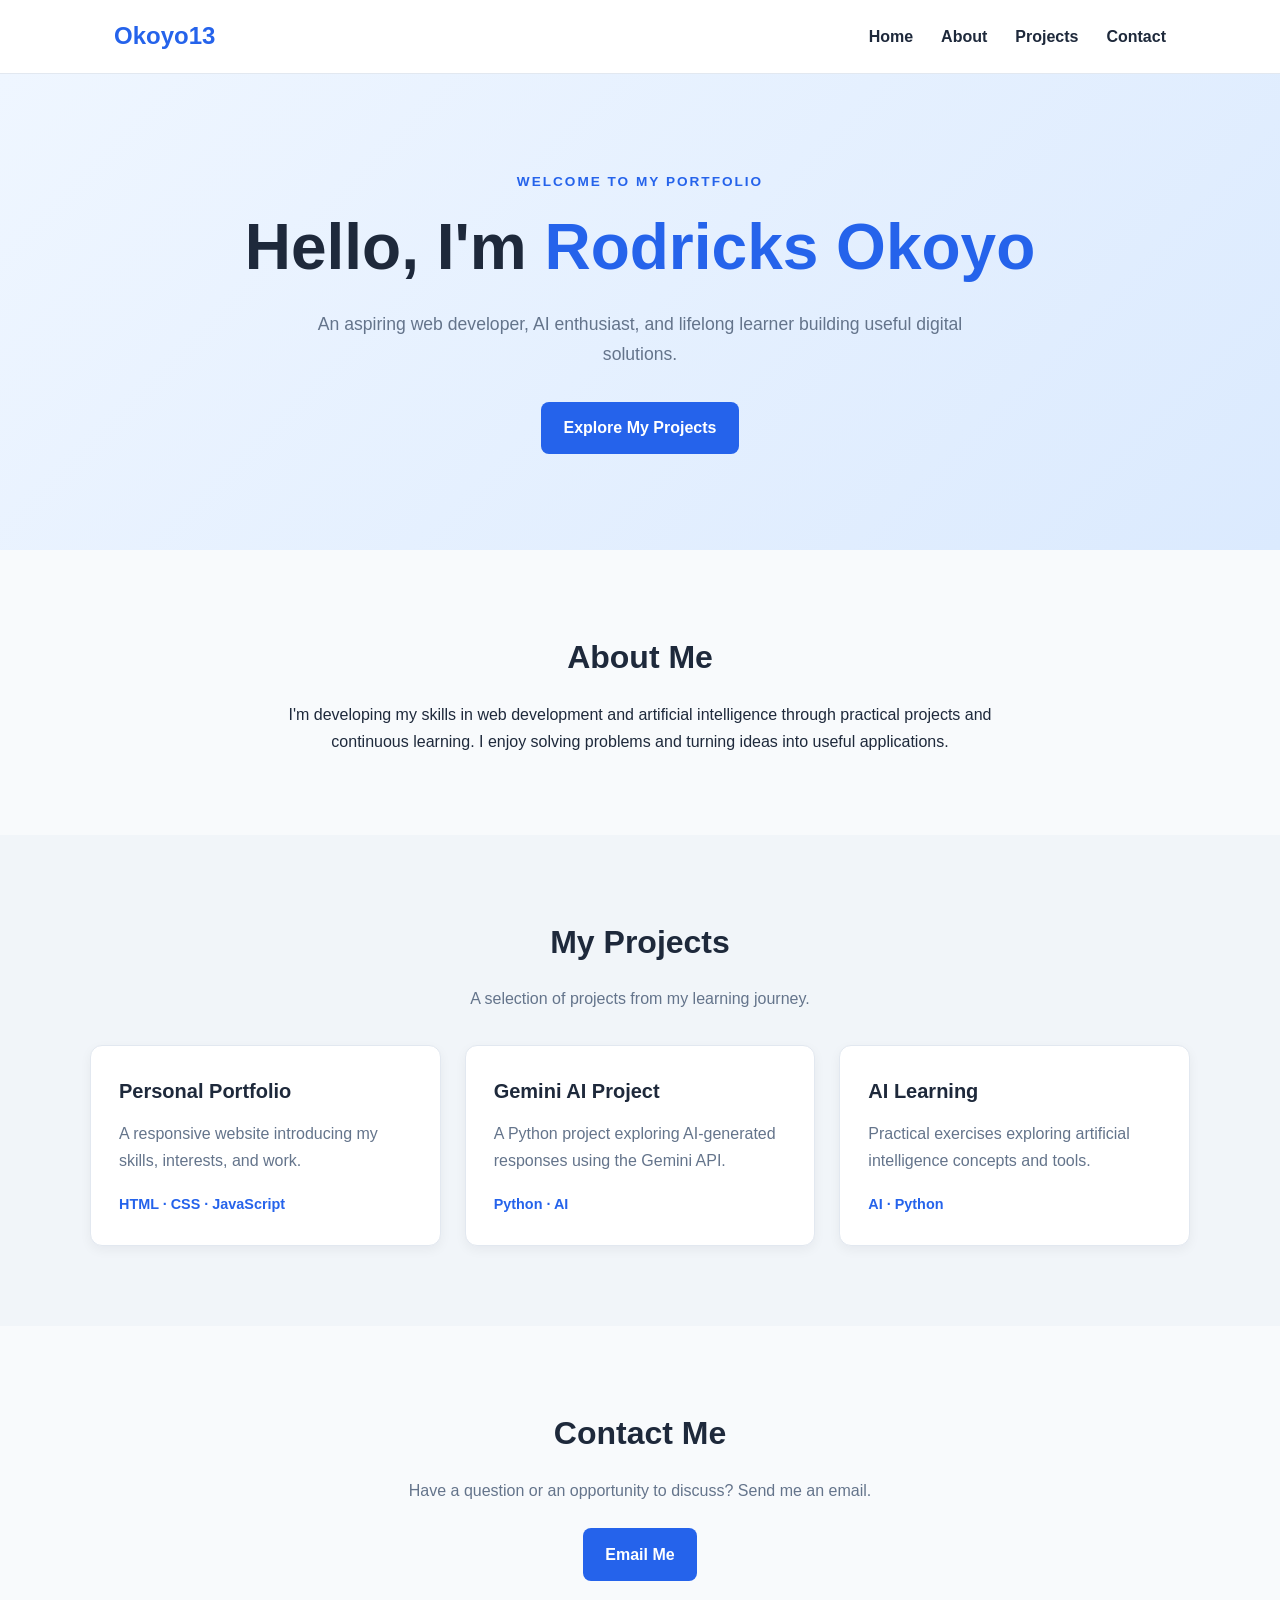
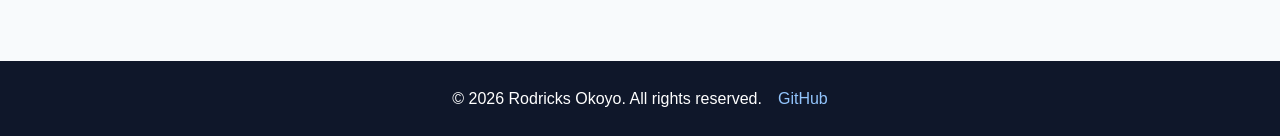
==== src/index.html @ c4d3104f "Complete portfolio website and documentation" ====
﻿<!DOCTYPE html>
<html lang="en">
<head>
    <meta charset="UTF-8">
    <meta name="viewport" content="width=device-width, initial-scale=1.0">
    <meta name="description" content="Personal portfolio of Rodricks Okoyo, web developer and AI enthusiast.">
    <title>Rodricks Okoyo | Portfolio</title>
    <link rel="stylesheet" href="css/style.css">
    <script src="js/script.js" defer></script>
</head>
<body>
    <header>
        <nav class="navbar" aria-label="Main navigation">
            <a class="logo" href="#home">Okoyo13</a>
            <button class="menu-toggle" id="menu-toggle" aria-label="Toggle navigation" aria-expanded="false">
                ☰
            </button>
            <ul class="nav-links" id="nav-links">
                <li><a href="#home">Home</a></li>
                <li><a href="#about">About</a></li>
                <li><a href="#projects">Projects</a></li>
                <li><a href="#contact">Contact</a></li>
            </ul>
        </nav>
    </header>

    <main>
        <section class="hero" id="home">
            <p class="eyebrow">WELCOME TO MY PORTFOLIO</p>
            <h1>Hello, I'm <span>Rodricks Okoyo</span></h1>
            <p class="hero-description">
                An aspiring web developer, AI enthusiast, and lifelong learner
                building useful digital solutions.
            </p>
            <a class="button" href="#projects">Explore My Projects</a>
        </section>

        <section class="section" id="about">
            <h2>About Me</h2>
            <p>
                I'm developing my skills in web development and artificial
                intelligence through practical projects and continuous learning.
                I enjoy solving problems and turning ideas into useful applications.
            </p>
        </section>

        <section class="section projects" id="projects">
            <h2>My Projects</h2>
            <p class="section-intro">A selection of projects from my learning journey.</p>

            <div class="project-grid">
                <article class="project-card">
                    <h3>Personal Portfolio</h3>
                    <p>A responsive website introducing my skills, interests, and work.</p>
                    <span>HTML · CSS · JavaScript</span>
                </article>

                <article class="project-card">
                    <h3>Gemini AI Project</h3>
                    <p>A Python project exploring AI-generated responses using the Gemini API.</p>
                    <span>Python · AI</span>
                </article>

                <article class="project-card">
                    <h3>AI Learning</h3>
                    <p>Practical exercises exploring artificial intelligence concepts and tools.</p>
                    <span>AI · Python</span>
                </article>
            </div>
        </section>

        <section class="section contact" id="contact">
            <h2>Contact Me</h2>
            <p>Have a question or an opportunity to discuss? Send me an email.</p>
            <a class="button" href="mailto:okoyorodricks@gmail.com">Email Me</a>
        </section>
    </main>

    <footer>
        <p>&copy; <span id="year">2026</span> Rodricks Okoyo. All rights reserved.</p>
        <a href="https://github.com/okoyo13" target="_blank" rel="noopener noreferrer">GitHub</a>
    </footer>
</body>
</html>
---- src/css/style.css ----
﻿/* General styles */
* {
    box-sizing: border-box;
    margin: 0;
    padding: 0;
}

:root {
    --primary: #2563eb;
    --primary-dark: #1d4ed8;
    --background: #f8fafc;
    --surface: #ffffff;
    --text: #1e293b;
    --muted: #64748b;
    --border: #e2e8f0;
}

html {
    scroll-behavior: smooth;
    scroll-padding-top: 80px;
}

body {
    font-family: Arial, Helvetica, sans-serif;
    line-height: 1.7;
    color: var(--text);
    background: var(--background);
}

a {
    color: inherit;
    text-decoration: none;
}

a:focus-visible,
button:focus-visible {
    outline: 3px solid #f59e0b;
    outline-offset: 4px;
}

/* Navigation */
header {
    position: sticky;
    top: 0;
    z-index: 10;
    background: var(--surface);
    border-bottom: 1px solid var(--border);
}

.navbar {
    max-width: 1100px;
    min-height: 72px;
    margin: 0 auto;
    padding: 1rem 1.5rem;
    display: flex;
    align-items: center;
    justify-content: space-between;
    gap: 1rem;
}

.logo {
    font-size: 1.5rem;
    font-weight: 800;
    color: var(--primary);
}

.nav-links {
    list-style: none;
    display: flex;
    align-items: center;
    gap: 1.75rem;
}

.nav-links a {
    font-weight: 600;
}

.nav-links a:hover {
    color: var(--primary);
}

.menu-toggle {
    display: none;
    padding: 0.4rem 0.7rem;
    border: 1px solid var(--border);
    border-radius: 6px;
    background: var(--surface);
    color: var(--text);
    font-size: 1.3rem;
    cursor: pointer;
}

/* Hero section */
.hero {
    min-height: 430px;
    padding: 6rem 1.5rem;
    display: flex;
    flex-direction: column;
    align-items: center;
    justify-content: center;
    text-align: center;
    background: linear-gradient(135deg, #eff6ff, #dbeafe);
}

.eyebrow {
    margin-bottom: 1rem;
    color: var(--primary);
    font-size: 0.85rem;
    font-weight: 800;
    letter-spacing: 2px;
}

.hero h1 {
    max-width: 850px;
    font-size: clamp(2.2rem, 6vw, 4rem);
    line-height: 1.2;
}

.hero h1 span {
    color: var(--primary);
}

.hero-description {
    max-width: 650px;
    margin: 1.5rem 0 2rem;
    color: var(--muted);
    font-size: 1.1rem;
}

.button {
    display: inline-block;
    padding: 0.8rem 1.4rem;
    border-radius: 8px;
    background: var(--primary);
    color: #ffffff;
    font-weight: 700;
    transition: background 0.2s ease, transform 0.2s ease;
}

.button:hover {
    background: var(--primary-dark);
    transform: translateY(-2px);
}

/* Content sections */
.section {
    max-width: 1100px;
    margin: 0 auto;
    padding: 5rem 1.5rem;
}

.section h2 {
    margin-bottom: 1rem;
    font-size: 2rem;
    text-align: center;
}

.section > p {
    max-width: 750px;
    margin-right: auto;
    margin-left: auto;
    text-align: center;
}

.section-intro {
    margin-bottom: 2rem;
    color: var(--muted);
}

.projects {
    max-width: none;
    background: #f1f5f9;
}

.projects h2,
.projects .section-intro {
    max-width: 1100px;
    margin-right: auto;
    margin-left: auto;
}

.project-grid {
    max-width: 1100px;
    margin: 0 auto;
    display: grid;
    grid-template-columns: repeat(3, minmax(0, 1fr));
    gap: 1.5rem;
}

.project-card {
    padding: 1.75rem;
    border: 1px solid var(--border);
    border-radius: 12px;
    background: var(--surface);
    box-shadow: 0 4px 12px rgb(15 23 42 / 5%);
    transition: transform 0.2s ease, box-shadow 0.2s ease;
}

.project-card:hover {
    transform: translateY(-5px);
    box-shadow: 0 10px 25px rgb(15 23 42 / 10%);
}

.project-card h3 {
    margin-bottom: 0.75rem;
    font-size: 1.25rem;
}

.project-card p {
    margin-bottom: 1rem;
    color: var(--muted);
}

.project-card span {
    color: var(--primary);
    font-size: 0.9rem;
    font-weight: 700;
}

.contact {
    text-align: center;
}

.contact p {
    margin-bottom: 1.5rem;
    color: var(--muted);
}

/* Footer */
footer {
    padding: 1.5rem;
    display: flex;
    align-items: center;
    justify-content: center;
    flex-wrap: wrap;
    gap: 1rem;
    background: #0f172a;
    color: #ffffff;
    text-align: center;
}

footer a {
    color: #93c5fd;
}

footer a:hover {
    text-decoration: underline;
}

/* Responsive layout */
@media (max-width: 768px) {
    .navbar {
        flex-wrap: wrap;
    }

    .menu-toggle {
        display: block;
    }

    .nav-links {
        display: none;
        width: 100%;
        flex-direction: column;
        align-items: flex-start;
        gap: 0.75rem;
        padding-top: 0.75rem;
    }

    .nav-links.open {
        display: flex;
    }

    .project-grid {
        grid-template-columns: 1fr;
    }

    .hero {
        min-height: 380px;
        padding: 4rem 1.25rem;
    }

    .section {
        padding: 3.5rem 1.25rem;
    }
}

@media (prefers-reduced-motion: reduce) {
    html {
        scroll-behavior: auto;
    }

    *,
    *::before,
    *::after {
        transition-duration: 0.01ms !important;
        animation-duration: 0.01ms !important;
        animation-iteration-count: 1 !important;
    }
}
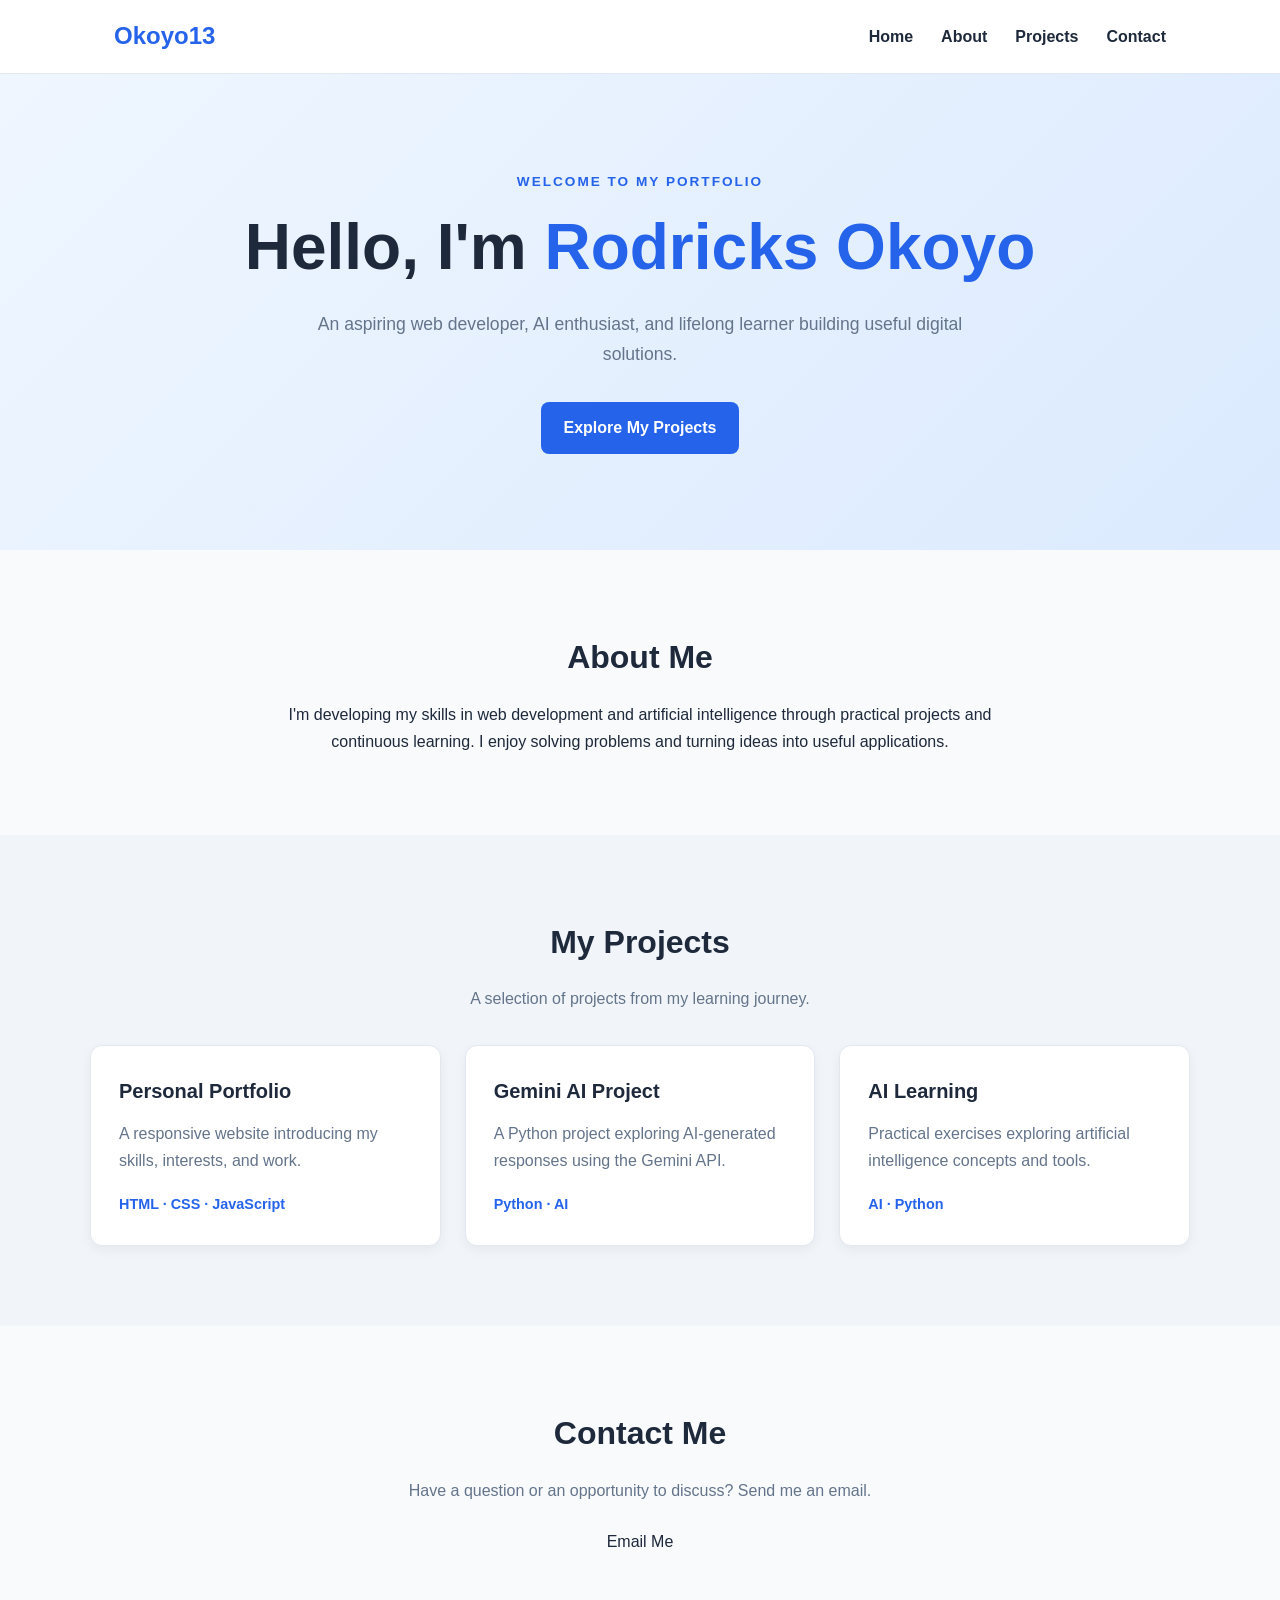
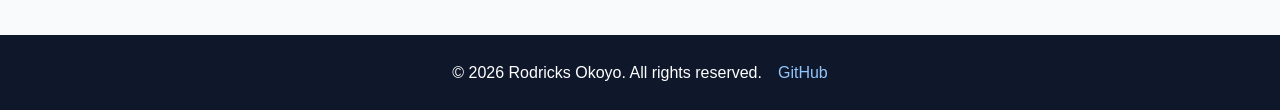
==== commit 445e0aba: "Update portfolio contact link and README" ====
--- a/src/index.html
+++ b/src/index.html
@@ -1,84 +1,109 @@
-﻿<!DOCTYPE html>
+﻿<!doctype html>
 <html lang="en">
-<head>
-    <meta charset="UTF-8">
-    <meta name="viewport" content="width=device-width, initial-scale=1.0">
-    <meta name="description" content="Personal portfolio of Rodricks Okoyo, web developer and AI enthusiast.">
+  <head>
+    <meta charset="UTF-8" />
+    <meta name="viewport" content="width=device-width, initial-scale=1.0" />
+    <meta
+      name="description"
+      content="Personal portfolio of Rodricks Okoyo, web developer and AI enthusiast."
+    />
     <title>Rodricks Okoyo | Portfolio</title>
-    <link rel="stylesheet" href="css/style.css">
+    <link rel="stylesheet" href="css/style.css" />
     <script src="js/script.js" defer></script>
-</head>
-<body>
+  </head>
+  <body>
     <header>
-        <nav class="navbar" aria-label="Main navigation">
-            <a class="logo" href="#home">Okoyo13</a>
-            <button class="menu-toggle" id="menu-toggle" aria-label="Toggle navigation" aria-expanded="false">
-                ☰
-            </button>
-            <ul class="nav-links" id="nav-links">
-                <li><a href="#home">Home</a></li>
-                <li><a href="#about">About</a></li>
-                <li><a href="#projects">Projects</a></li>
-                <li><a href="#contact">Contact</a></li>
-            </ul>
-        </nav>
+      <nav class="navbar" aria-label="Main navigation">
+        <a class="logo" href="#home">Okoyo13</a>
+        <button
+          class="menu-toggle"
+          id="menu-toggle"
+          aria-label="Toggle navigation"
+          aria-expanded="false"
+        >
+          ☰
+        </button>
+        <ul class="nav-links" id="nav-links">
+          <li><a href="#home">Home</a></li>
+          <li><a href="#about">About</a></li>
+          <li><a href="#projects">Projects</a></li>
+          <li><a href="#contact">Contact</a></li>
+        </ul>
+      </nav>
     </header>
 
     <main>
-        <section class="hero" id="home">
-            <p class="eyebrow">WELCOME TO MY PORTFOLIO</p>
-            <h1>Hello, I'm <span>Rodricks Okoyo</span></h1>
-            <p class="hero-description">
-                An aspiring web developer, AI enthusiast, and lifelong learner
-                building useful digital solutions.
+      <section class="hero" id="home">
+        <p class="eyebrow">WELCOME TO MY PORTFOLIO</p>
+        <h1>Hello, I'm <span>Rodricks Okoyo</span></h1>
+        <p class="hero-description">
+          An aspiring web developer, AI enthusiast, and lifelong learner
+          building useful digital solutions.
+        </p>
+        <a class="button" href="#projects">Explore My Projects</a>
+      </section>
+
+      <section class="section" id="about">
+        <h2>About Me</h2>
+        <p>
+          I'm developing my skills in web development and artificial
+          intelligence through practical projects and continuous learning. I
+          enjoy solving problems and turning ideas into useful applications.
+        </p>
+      </section>
+
+      <section class="section projects" id="projects">
+        <h2>My Projects</h2>
+        <p class="section-intro">
+          A selection of projects from my learning journey.
+        </p>
+
+        <div class="project-grid">
+          <article class="project-card">
+            <h3>Personal Portfolio</h3>
+            <p>
+              A responsive website introducing my skills, interests, and work.
             </p>
-            <a class="button" href="#projects">Explore My Projects</a>
-        </section>
+            <span>HTML · CSS · JavaScript</span>
+          </article>
 
-        <section class="section" id="about">
-            <h2>About Me</h2>
+          <article class="project-card">
+            <h3>Gemini AI Project</h3>
             <p>
-                I'm developing my skills in web development and artificial
-                intelligence through practical projects and continuous learning.
-                I enjoy solving problems and turning ideas into useful applications.
+              A Python project exploring AI-generated responses using the Gemini
+              API.
             </p>
-        </section>
+            <span>Python · AI</span>
+          </article>
 
-        <section class="section projects" id="projects">
-            <h2>My Projects</h2>
-            <p class="section-intro">A selection of projects from my learning journey.</p>
+          <article class="project-card">
+            <h3>AI Learning</h3>
+            <p>
+              Practical exercises exploring artificial intelligence concepts and
+              tools.
+            </p>
+            <span>AI · Python</span>
+          </article>
+        </div>
+      </section>
 
-            <div class="project-grid">
-                <article class="project-card">
-                    <h3>Personal Portfolio</h3>
-                    <p>A responsive website introducing my skills, interests, and work.</p>
-                    <span>HTML · CSS · JavaScript</span>
-                </article>
-
-                <article class="project-card">
-                    <h3>Gemini AI Project</h3>
-                    <p>A Python project exploring AI-generated responses using the Gemini API.</p>
-                    <span>Python · AI</span>
-                </article>
-
-                <article class="project-card">
-                    <h3>AI Learning</h3>
-                    <p>Practical exercises exploring artificial intelligence concepts and tools.</p>
-                    <span>AI · Python</span>
-                </article>
-            </div>
-        </section>
-
-        <section class="section contact" id="contact">
-            <h2>Contact Me</h2>
-            <p>Have a question or an opportunity to discuss? Send me an email.</p>
-            <a class="button" href="mailto:okoyorodricks@gmail.com">Email Me</a>
-        </section>
+      <section class="section contact" id="contact">
+        <h2>Contact Me</h2>
+        <p>Have a question or an opportunity to discuss? Send me an email.</p>
+        <a href="mailto:okoyorodricks@gmail.com">Email Me</a>
+      </section>
     </main>
 
     <footer>
-        <p>&copy; <span id="year">2026</span> Rodricks Okoyo. All rights reserved.</p>
-        <a href="https://github.com/okoyo13" target="_blank" rel="noopener noreferrer">GitHub</a>
+      <p>
+        &copy; <span id="year">2026</span> Rodricks Okoyo. All rights reserved.
+      </p>
+      <a
+        href="https://github.com/okoyo13"
+        target="_blank"
+        rel="noopener noreferrer"
+        >GitHub</a
+      >
     </footer>
-</body>
+  </body>
 </html>
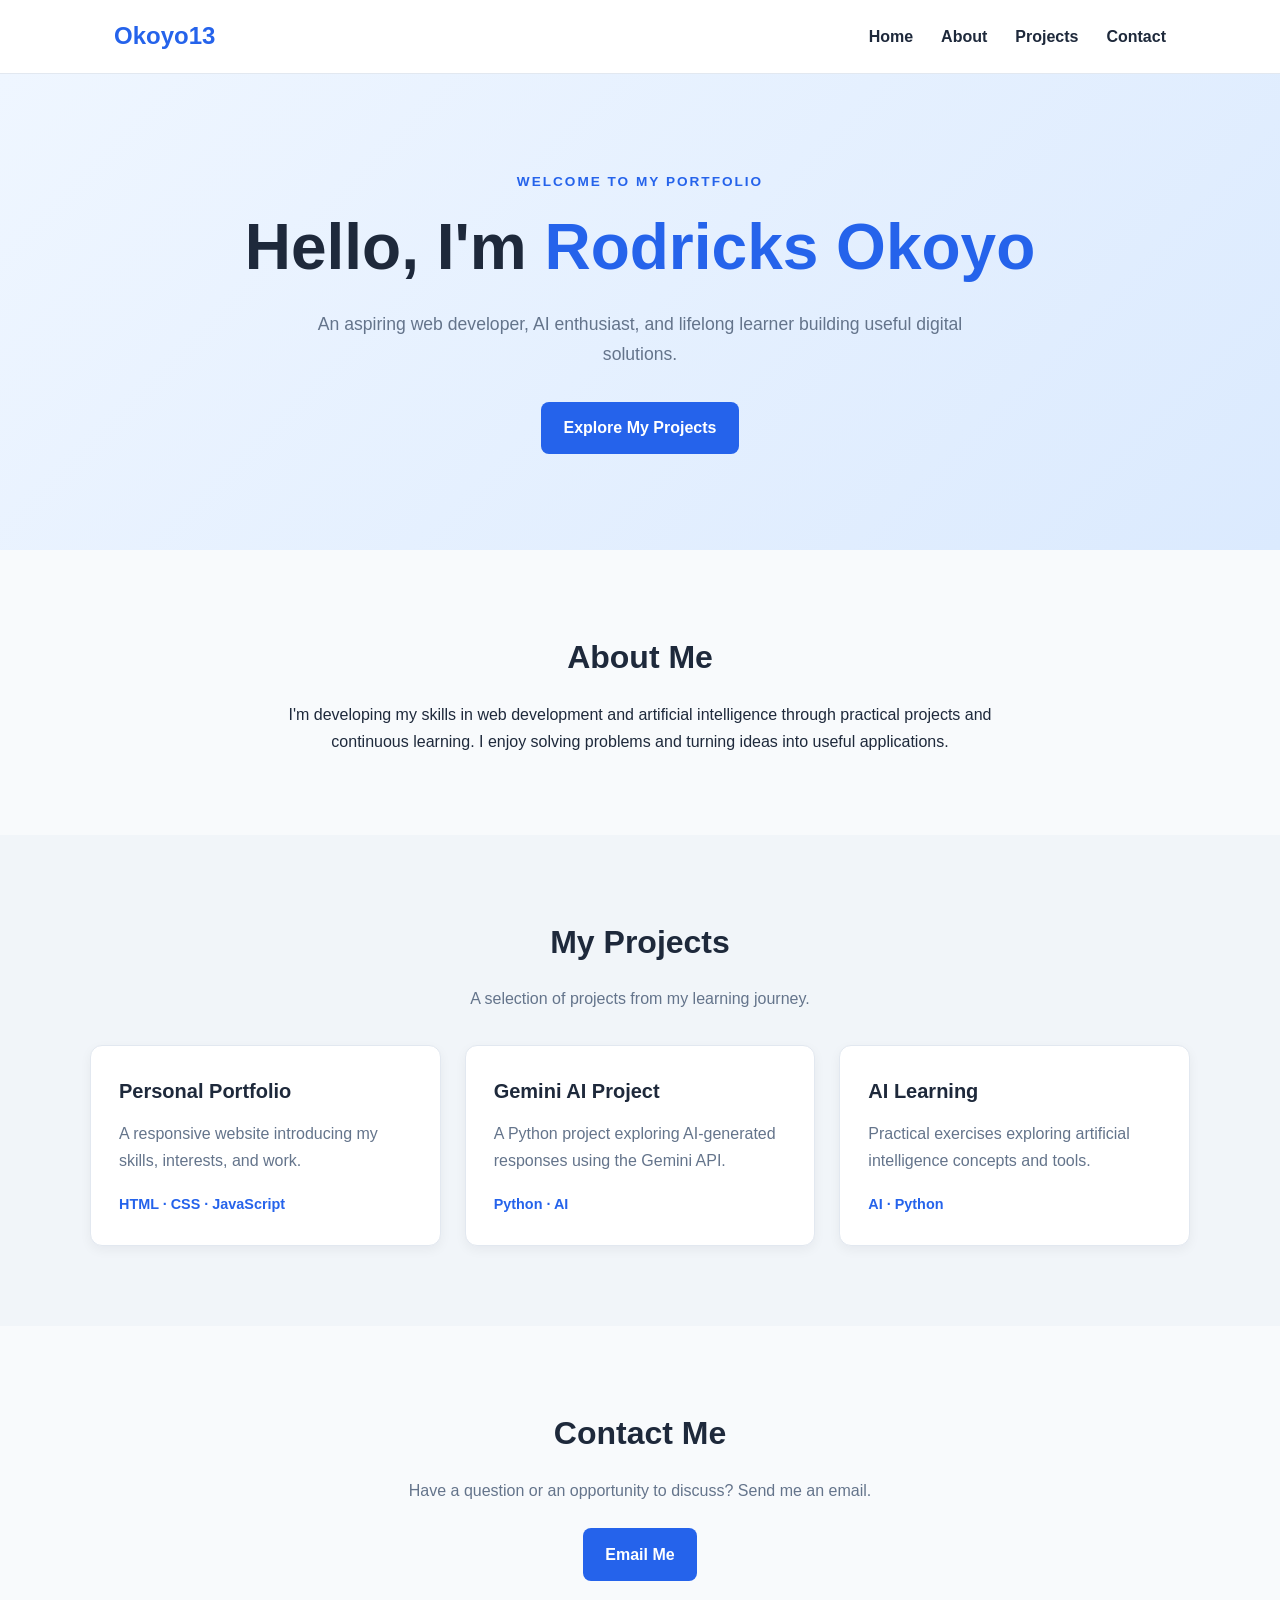
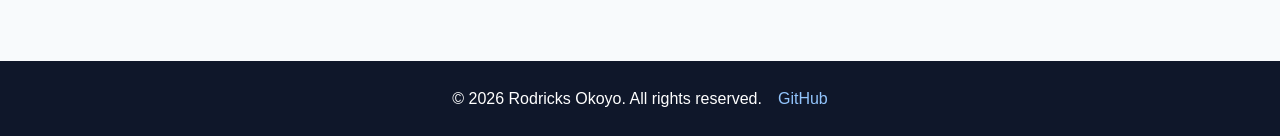
==== commit 348f08d5: "Restore blue styling on email button" ====
--- a/src/index.html
+++ b/src/index.html
@@ -90,7 +90,15 @@
       <section class="section contact" id="contact">
         <h2>Contact Me</h2>
         <p>Have a question or an opportunity to discuss? Send me an email.</p>
-        <a href="mailto:okoyorodricks@gmail.com">Email Me</a>
+
+        <a
+          class="button"
+          href="https://mail.google.com/mail/?view=cm&fs=1&to=okoyorodricks@gmail.com"
+          target="_blank"
+          rel="noopener noreferrer"
+        >
+          Email Me
+        </a>
       </section>
     </main>
 
